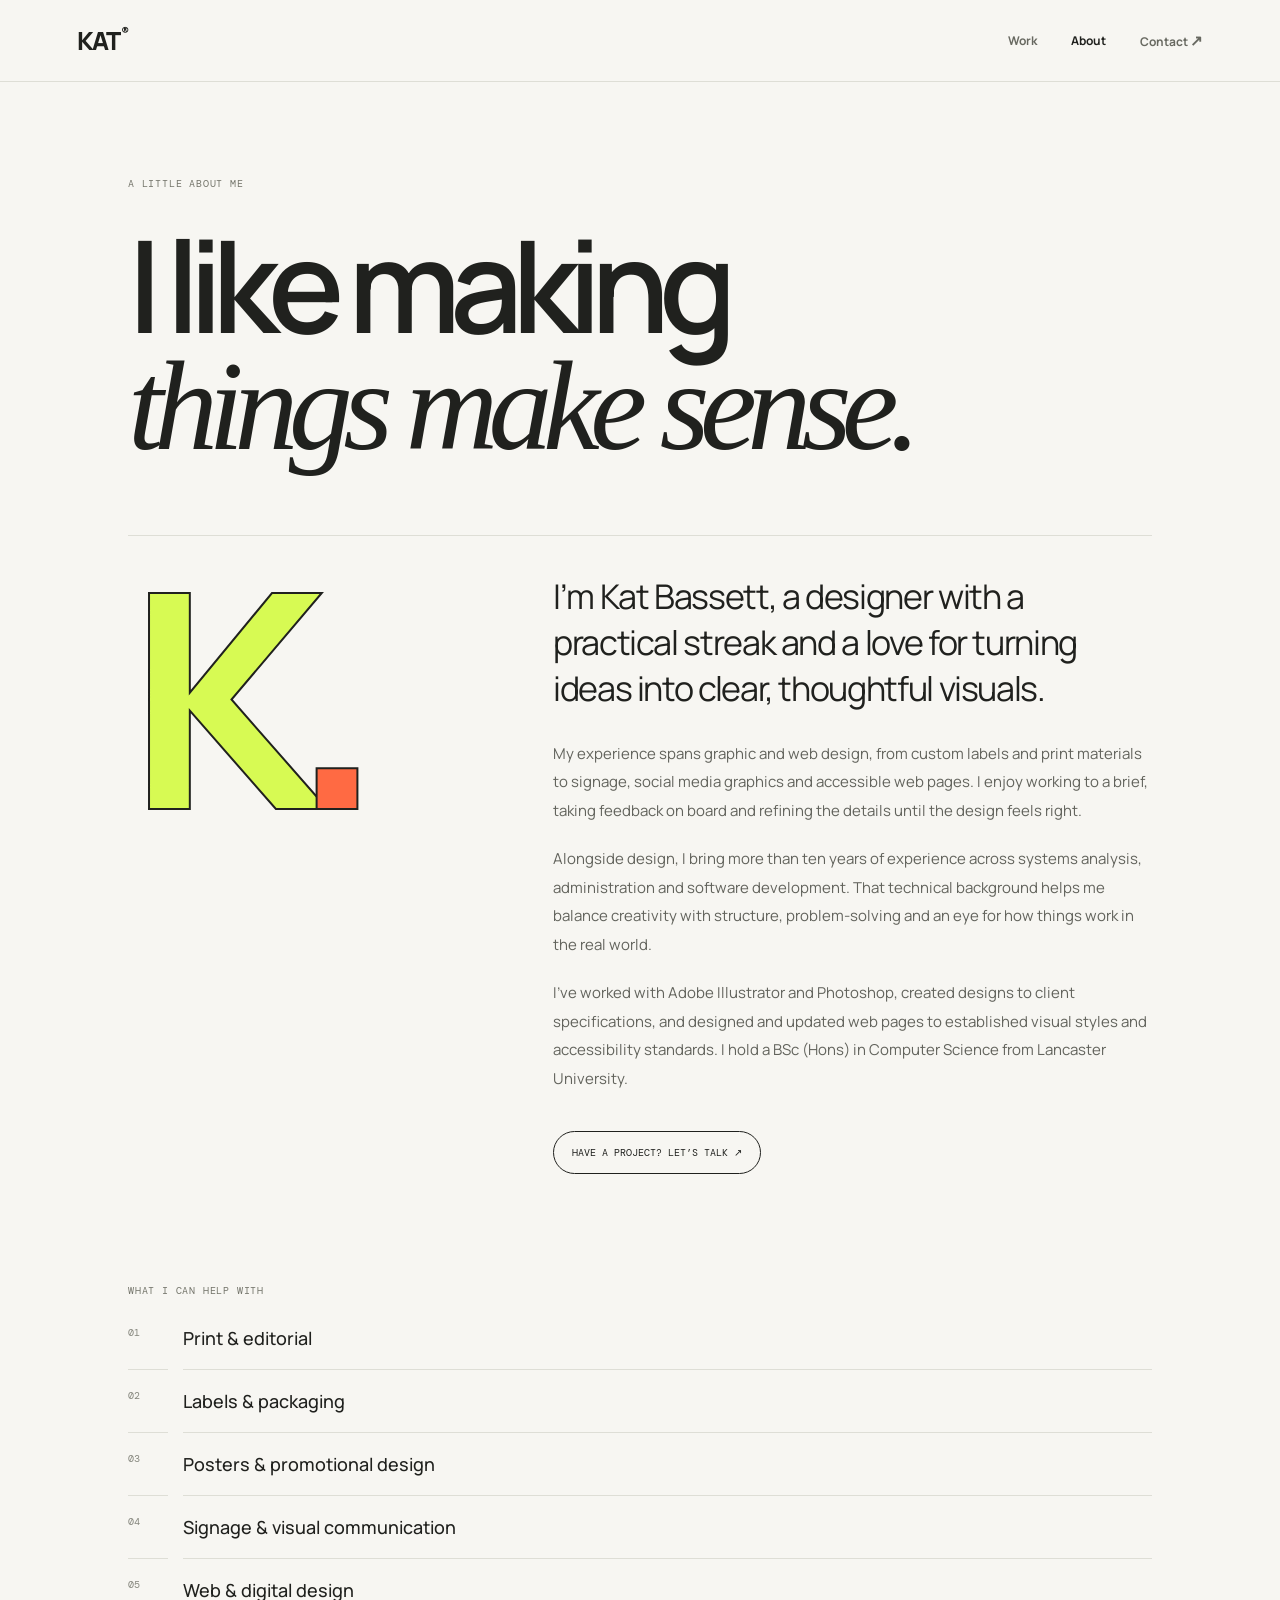
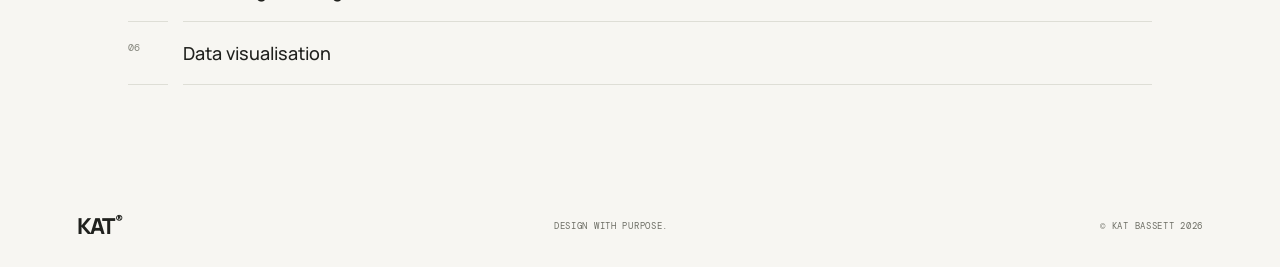
==== about.html @ 0e03ee10 "Add files via upload" ====
<!doctype html>
<html lang="en"><head><meta charset="utf-8"><meta name="viewport" content="width=device-width,initial-scale=1"><meta name="description" content="About Kat Bassett, graphic and web designer."><title>About — Kat Bassett</title><link rel="stylesheet" href="styles.css"></head>
<body><header class="site-header"><a class="wordmark" href="index.html">KAT<span>®</span></a><nav aria-label="Main navigation"><a href="index.html">Work</a><a class="active" href="about.html">About</a><a href="contact.html">Contact <span class="arrow">↗</span></a></nav></header>
<main class="inner-page"><p class="eyebrow">A LITTLE ABOUT ME</p><h1>I like making<br><span>things make sense.</span></h1><div class="about-columns"><div class="about-mark">K<span>.</span></div><div class="about-copy"><p class="lead">I’m Kat Bassett, a designer with a practical streak and a love for turning ideas into clear, thoughtful visuals.</p><p>My experience spans graphic and web design, from custom labels and print materials to signage, social media graphics and accessible web pages. I enjoy working to a brief, taking feedback on board and refining the details until the design feels right.</p><p>Alongside design, I bring more than ten years of experience across systems analysis, administration and software development. That technical background helps me balance creativity with structure, problem-solving and an eye for how things work in the real world.</p><p>I’ve worked with Adobe Illustrator and Photoshop, created designs to client specifications, and designed and updated web pages to established visual styles and accessibility standards. I hold a BSc (Hons) in Computer Science from Lancaster University.</p><a class="pill-link" href="contact.html">HAVE A PROJECT? LET’S TALK ↗</a></div></div>
<section class="capabilities"><p class="eyebrow">WHAT I CAN HELP WITH</p><div><span>01</span><b>Print & editorial</b><span>02</span><b>Labels & packaging</b><span>03</span><b>Posters & promotional design</b><span>04</span><b>Signage & visual communication</b><span>05</span><b>Web & digital design</b><span>06</span><b>Data visualisation</b></div></section></main>
<footer><a class="wordmark" href="index.html">KAT<span>®</span></a><span>DESIGN WITH PURPOSE.</span><span>© KAT BASSETT 2026</span></footer></body></html>
---- styles.css ----
@import url('https://fonts.googleapis.com/css2?family=DM+Mono:wght@400;500&family=Manrope:wght@400;500;600;700;800&display=swap');
:root{--paper:#f7f6f2;--ink:#20211e;--muted:#77786f;--line:#deded6;--acid:#d7fa53;--blue:#becdff;--orange:#ff6a43}*{box-sizing:border-box}html{scroll-behavior:smooth}body{margin:0;background:var(--paper);color:var(--ink);font-family:Manrope,Arial,sans-serif}a{color:inherit;text-decoration:none}.site-header{height:82px;padding:0 6vw;display:flex;align-items:center;justify-content:space-between;border-bottom:1px solid var(--line)}.wordmark{font-weight:800;font-size:25px;letter-spacing:-2px}.wordmark span{font-family:"DM Mono",monospace;font-size:10px;vertical-align:top;margin-left:3px;letter-spacing:0}nav{display:flex;gap:34px;align-items:center;font-size:12px;font-weight:700}nav a{padding:10px 0;color:#686961}nav a.active,nav a:hover{color:var(--ink)}.arrow{font-size:15px}.intro{padding:88px 10vw 68px}.eyebrow,.section-heading,.art-note,.art-stamp,.poster-kicker,.poster-footer,.data-bottom,.type-small,.type-index,.project-meta span,footer,.contact-details>span{font-family:"DM Mono",monospace;font-size:10px;letter-spacing:.08em}.eyebrow{color:#74756b}.intro h1,.inner-page h1{font-size:clamp(58px,10vw,132px);line-height:.91;letter-spacing:-.085em;margin:38px 0 34px;font-weight:600}.intro h1 span,.inner-page h1 span{font-family:Georgia,serif;font-weight:400;font-style:italic;letter-spacing:-.075em}.intro-bottom{display:flex;justify-content:space-between;align-items:end;gap:20px}.intro-bottom p{font-size:15px;color:#686961}.text-link{font-family:"DM Mono",monospace;font-size:10px;letter-spacing:.06em;border-bottom:1px solid var(--ink);padding-bottom:8px}.text-link span{font-size:16px;margin-left:10px}.work-section{padding:28px 6vw 90px}.section-heading{display:flex;justify-content:space-between;border-bottom:1px solid var(--line);padding:15px 0;margin-bottom:20px}.project-grid{display:grid;grid-template-columns:repeat(2,minmax(0,1fr));gap:42px 20px}.art{position:relative;display:flex;overflow:hidden;aspect-ratio:1.25;align-items:center;justify-content:center;transition:filter .25s}.art:hover{filter:saturate(1.13)}.art-note{position:absolute;top:20px;left:20px;z-index:3}.project-meta{display:flex;justify-content:space-between;align-items:center;padding-top:13px}.project-meta h2{font-size:14px;font-weight:600;margin:0}.project-meta span{color:var(--muted);font-size:9px}.art-label{background:#d8e2d0;color:#1d3b2c}.label-card{width:42%;height:64%;background:#f4eedc;border:1px solid #1d3b2c;display:flex;flex-direction:column;align-items:center;justify-content:center;transform:rotate(-5deg);box-shadow:12px 14px 0 #b1c3a8}.label-card span{font-size:clamp(24px,4vw,53px);line-height:.85;font-weight:800;letter-spacing:-.08em;text-align:center}.label-card i{font-family:Georgia,serif;font-size:10px;margin-top:18px}.label-card b{font:10px "DM Mono",monospace;margin-top:22px}.art-stamp{position:absolute;right:7%;bottom:9%;border:1px solid;padding:10px;transform:rotate(8deg)}.art-poster{background:var(--orange);color:#20211e;align-items:flex-start;justify-content:center;flex-direction:column;padding:10%}.poster-kicker{margin-bottom:18px;z-index:1}.art-poster strong{font-size:clamp(54px,9vw,115px);line-height:.78;letter-spacing:-.1em;z-index:1}.art-poster em{font-family:Georgia,serif;font-weight:400}.poster-footer{position:absolute;bottom:22px;left:10%;z-index:1}.poster-circle{position:absolute;width:42%;aspect-ratio:1;border:1px solid #20211e;border-radius:50%;right:6%;top:16%;box-shadow:0 0 0 18px #ff6a43,0 0 0 19px #20211e}.art-data{background:#242823;color:#e4f4b3;flex-direction:column;align-items:stretch;padding:9%}.art-data .art-note{color:#e4f4b3}.data-title{font-size:clamp(30px,5vw,65px);font-weight:700;line-height:.9;letter-spacing:-.07em;margin-top:24px}.bars{height:30%;display:flex;align-items:end;gap:2.2%;margin-top:9%}.bars i{flex:1;background:#d7fa53;height:35%}.bars i:nth-child(2){height:57%}.bars i:nth-child(3){height:44%}.bars i:nth-child(4){height:83%}.bars i:nth-child(5){height:66%}.bars i:nth-child(6){height:94%}.bars i:nth-child(7){height:72%}.bars i:nth-child(8){height:100%}.data-bottom{display:flex;justify-content:space-between;border-top:1px solid #60665a;margin-top:14px;padding-top:10px;font-size:9px}.data-bottom b{font-size:13px}.art-sign{background:#e7c8f4}.sign-shape{width:72%;aspect-ratio:1.25;background:#ffed75;border-radius:48% 48% 3px 3px;display:flex;flex-direction:column;justify-content:center;align-items:center;transform:rotate(4deg);box-shadow:12px 13px 0 #c49bd7}.sign-shape span{font-size:clamp(30px,5.5vw,70px);font-weight:800;line-height:.8;letter-spacing:-.09em}.sign-shape .dot{color:#ff6a43}.sign-shape small{font:9px "DM Mono",monospace;margin-top:20px}.art-web{background:#d9e2ff}.browser{width:76%;height:65%;background:#fbfaf5;box-shadow:10px 10px 0 #a6b7f1}.browser-top{height:24px;border-bottom:1px solid #ddd;display:flex;gap:5px;align-items:center;padding:0 9px}.browser-top i{width:5px;height:5px;border-radius:50%;background:#c6c8c3}.browser-top span{font:8px "DM Mono",monospace;margin:auto}.web-layout{display:flex;align-items:center;justify-content:space-around;height:calc(100% - 24px);padding:8%}.web-layout>div:first-child{display:flex;flex-direction:column;gap:12px;z-index:1}.web-layout small{font:7px "DM Mono",monospace}.web-layout b{font-size:clamp(17px,3vw,36px);line-height:.98;letter-spacing:-.07em}.web-button{font:7px "DM Mono",monospace;background:#20211e;color:white;padding:8px;width:max-content}.web-orb{width:35%;aspect-ratio:1;background:var(--orange);border-radius:50%;box-shadow:inset -14px -9px 0 #d64e30}.art-type{background:#e9e7df;align-items:flex-start;justify-content:center;flex-direction:column;padding:9%}.type-small{margin-bottom:22px}.art-type strong{font-size:clamp(45px,8vw,105px);line-height:.8;letter-spacing:-.09em;z-index:1}.art-type strong span{color:#f45e3f;font-family:Georgia,serif;font-style:italic;font-weight:400}.type-lines{position:absolute;width:50%;height:60%;right:0;bottom:0;background:repeating-linear-gradient(135deg,transparent 0 12px,#c6c4b9 13px 14px);opacity:.8}.type-index{position:absolute;bottom:20px;left:9%}.closing{background:var(--acid);padding:75px 10vw 82px;position:relative}.closing>p{font:10px "DM Mono",monospace;letter-spacing:.08em}.closing h2{font-size:clamp(55px,9vw,110px);line-height:.9;letter-spacing:-.08em;margin:30px 0}.closing h2 em{font-family:Georgia,serif;font-weight:400}.round-link{display:inline-block;border:1px solid;padding:15px 20px;border-radius:30px;font:10px "DM Mono",monospace}footer{display:flex;align-items:center;justify-content:space-between;padding:26px 6vw;color:#6d6e65;font-size:9px}footer .wordmark{color:var(--ink);font:800 22px Manrope,sans-serif}.inner-page{padding:85px 10vw 100px}.inner-page h1{margin:36px 0 70px}.about-columns{display:grid;grid-template-columns:.7fr 1.3fr;gap:10%;border-top:1px solid var(--line);padding-top:38px}.about-mark{font-size:clamp(130px,25vw,300px);font-weight:800;line-height:.8;letter-spacing:-.13em;color:var(--acid);-webkit-text-stroke:2px var(--ink)}.about-mark span{color:var(--orange)}.about-copy{max-width:650px}.lead{font-size:clamp(21px,3vw,34px);line-height:1.35;letter-spacing:-.04em;margin:0 0 28px}.about-copy>p:not(.lead){color:#62635c;font-size:15px;line-height:1.9;margin:0 0 20px}.pill-link{display:inline-block;border:1px solid var(--ink);border-radius:30px;padding:14px 18px;margin-top:18px;font:10px "DM Mono",monospace}.pill-link:hover,.round-link:hover{background:var(--ink);color:var(--paper)}.capabilities{margin-top:110px}.capabilities>div{display:grid;grid-template-columns:40px 1fr;column-gap:15px}.capabilities>div span,.capabilities>div b{padding:19px 0;border-bottom:1px solid var(--line)}.capabilities>div span{font:10px "DM Mono",monospace;color:#85867d}.capabilities>div b{font-size:18px;font-weight:500}.contact-row{display:grid;grid-template-columns:1fr 1fr;gap:12%;border-top:1px solid var(--line);padding-top:40px}.contact-details{display:flex;align-items:flex-start;flex-direction:column;gap:14px}.contact-details>span{color:#77786f}.contact-details>a:not(.pill-link){font-size:clamp(22px,3vw,36px);letter-spacing:-.05em;border-bottom:1px solid var(--ink);padding-bottom:8px}.contact-details .contact-note{margin-top:25px;font-family:Manrope,sans-serif;font-size:13px;letter-spacing:0}
@media(min-width:1200px){.project-grid{gap:48px 24px}.art{aspect-ratio:1.32}}@media(max-width:650px){.site-header{height:70px;padding:0 6vw}nav{gap:19px;font-size:11px}.intro{padding:65px 7vw 48px}.intro h1,.inner-page h1{font-size:clamp(54px,13vw,82px)}.intro-bottom{align-items:flex-start;flex-direction:column;gap:20px}.work-section{padding:25px 5vw 65px}.project-grid{grid-template-columns:1fr;gap:30px}.art{aspect-ratio:1.2}.art-poster strong{font-size:clamp(68px,15vw,100px)}.data-title{font-size:clamp(42px,10vw,60px)}.sign-shape span{font-size:clamp(42px,10vw,65px)}.art-type strong{font-size:clamp(60px,14vw,95px)}.closing{padding:60px 7vw}.inner-page{padding:65px 7vw 75px}.inner-page h1{margin-bottom:48px}.about-columns{grid-template-columns:1fr;gap:35px}.about-mark{font-size:130px}.about-copy>p:not(.lead){font-size:14px}.capabilities{margin-top:75px}.capabilities>div b{font-size:15px}.contact-row{grid-template-columns:1fr;gap:35px}.contact-page h1{margin-bottom:45px}footer{padding:23px 6vw;gap:14px;flex-wrap:wrap}footer>span{font-size:8px}}
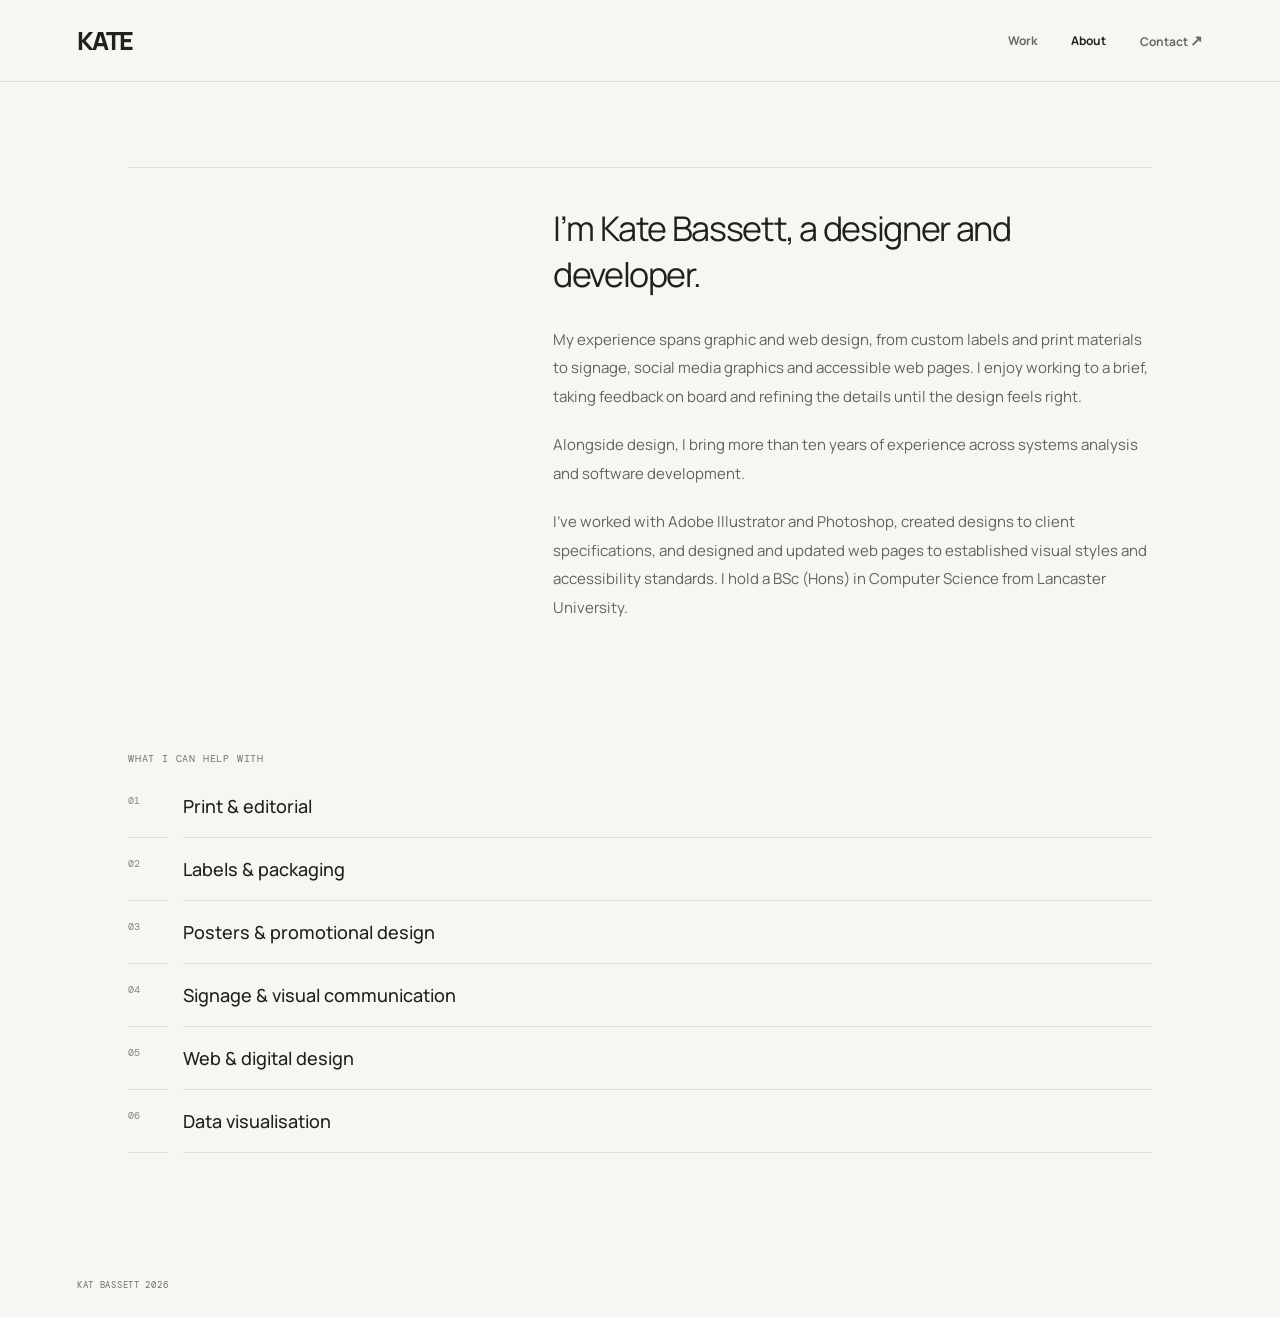
==== commit 2ed092e7: "Update about.html" ====
--- a/about.html
+++ b/about.html
@@ -1,6 +1,11 @@
 <!doctype html>
-<html lang="en"><head><meta charset="utf-8"><meta name="viewport" content="width=device-width,initial-scale=1"><meta name="description" content="About Kat Bassett, graphic and web designer."><title>About — Kat Bassett</title><link rel="stylesheet" href="styles.css"></head>
-<body><header class="site-header"><a class="wordmark" href="index.html">KAT<span>®</span></a><nav aria-label="Main navigation"><a href="index.html">Work</a><a class="active" href="about.html">About</a><a href="contact.html">Contact <span class="arrow">↗</span></a></nav></header>
-<main class="inner-page"><p class="eyebrow">A LITTLE ABOUT ME</p><h1>I like making<br><span>things make sense.</span></h1><div class="about-columns"><div class="about-mark">K<span>.</span></div><div class="about-copy"><p class="lead">I’m Kat Bassett, a designer with a practical streak and a love for turning ideas into clear, thoughtful visuals.</p><p>My experience spans graphic and web design, from custom labels and print materials to signage, social media graphics and accessible web pages. I enjoy working to a brief, taking feedback on board and refining the details until the design feels right.</p><p>Alongside design, I bring more than ten years of experience across systems analysis, administration and software development. That technical background helps me balance creativity with structure, problem-solving and an eye for how things work in the real world.</p><p>I’ve worked with Adobe Illustrator and Photoshop, created designs to client specifications, and designed and updated web pages to established visual styles and accessibility standards. I hold a BSc (Hons) in Computer Science from Lancaster University.</p><a class="pill-link" href="contact.html">HAVE A PROJECT? LET’S TALK ↗</a></div></div>
+<html lang="en"><head><meta charset="utf-8"><meta name="viewport" content="width=device-width,initial-scale=1"><meta name="description" content="About Kat Bassett, graphic and web designer."><title>About — Kate Bassett</title><link rel="stylesheet" href="styles.css"></head>
+<body><header class="site-header"><a class="wordmark" href="index.html">KATE</a><nav aria-label="Main navigation"><a href="index.html">Work</a><a class="active" href="about.html">About</a><a href="contact.html">Contact <span class="arrow">↗</span></a></nav></header>
+<main class="inner-page">
+  <div class="about-columns"><div class="about-mark"></div><div class="about-copy">
+    <p class="lead">I’m Kate Bassett, a designer and developer.</p>
+    <p>My experience spans graphic and web design, from custom labels and print materials to signage, social media graphics and accessible web pages. I enjoy working to a brief, taking feedback on board and refining the details until the design feels right.</p>
+    <p>Alongside design, I bring more than ten years of experience across systems analysis and software development.</p>
+    <p>I’ve worked with Adobe Illustrator and Photoshop, created designs to client specifications, and designed and updated web pages to established visual styles and accessibility standards. I hold a BSc (Hons) in Computer Science from Lancaster University.</p></div></div>
 <section class="capabilities"><p class="eyebrow">WHAT I CAN HELP WITH</p><div><span>01</span><b>Print & editorial</b><span>02</span><b>Labels & packaging</b><span>03</span><b>Posters & promotional design</b><span>04</span><b>Signage & visual communication</b><span>05</span><b>Web & digital design</b><span>06</span><b>Data visualisation</b></div></section></main>
-<footer><a class="wordmark" href="index.html">KAT<span>®</span></a><span>DESIGN WITH PURPOSE.</span><span>© KAT BASSETT 2026</span></footer></body></html>+<footer><span>KAT BASSETT 2026</span></footer></body></html>
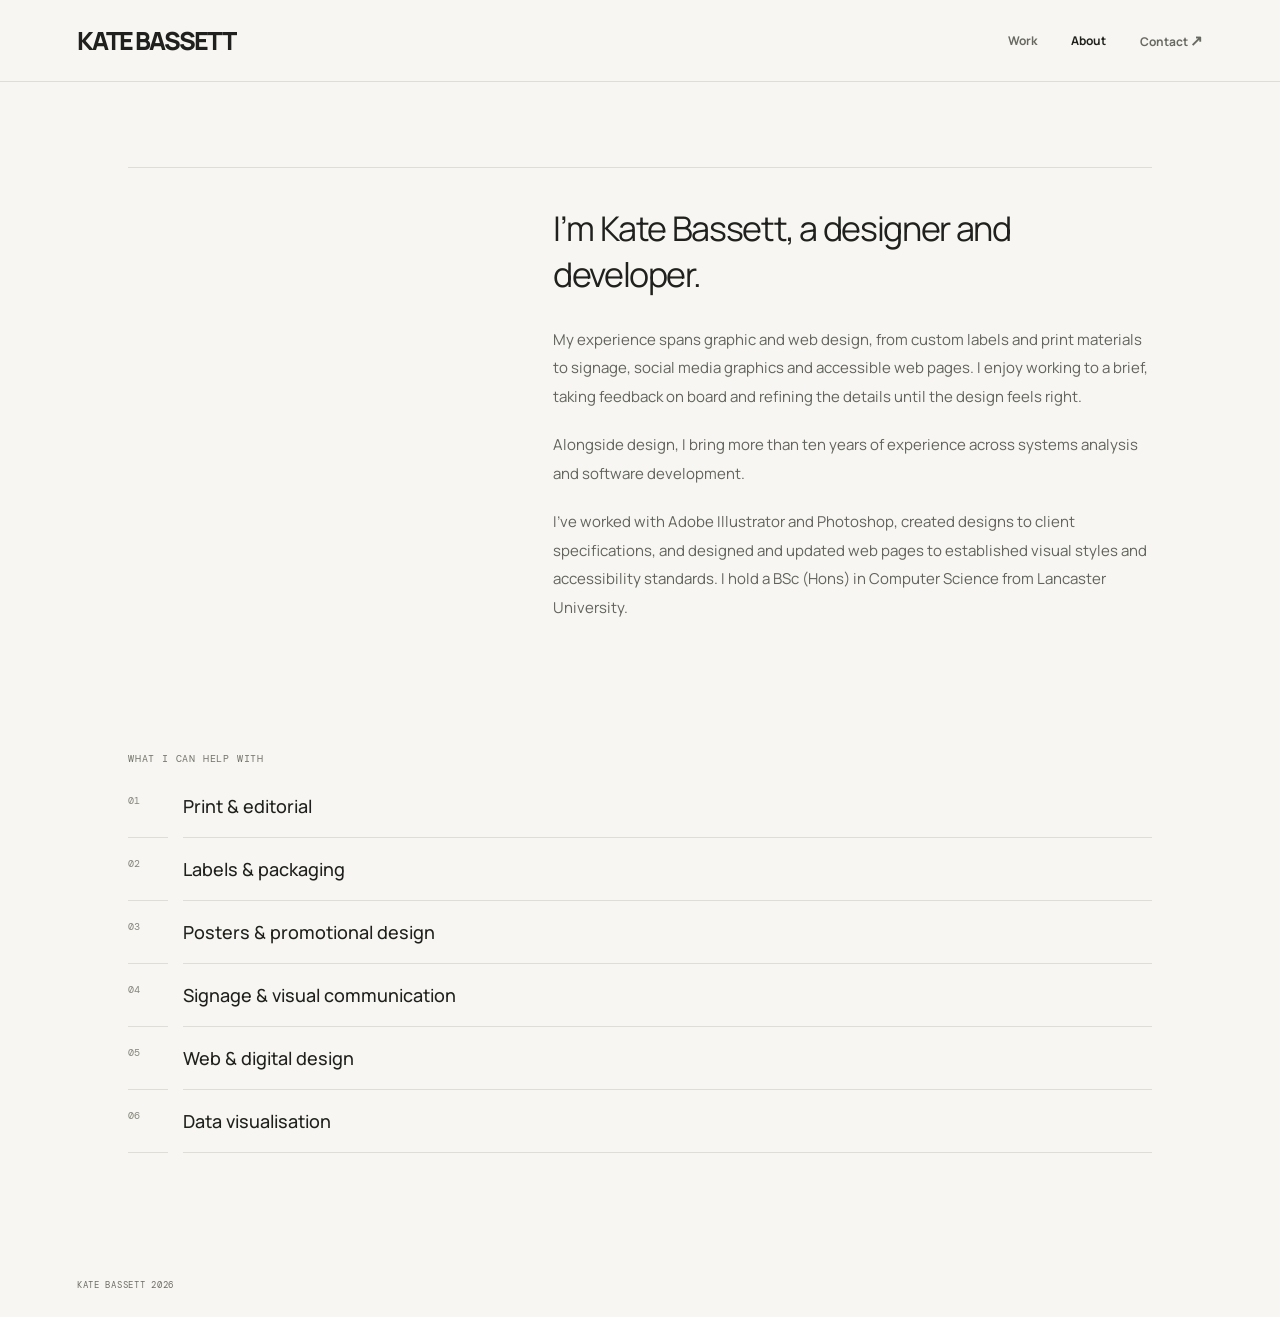
==== commit e902a1cd: "Update about.html" ====
--- a/about.html
+++ b/about.html
@@ -1,6 +1,6 @@
 <!doctype html>
 <html lang="en"><head><meta charset="utf-8"><meta name="viewport" content="width=device-width,initial-scale=1"><meta name="description" content="About Kat Bassett, graphic and web designer."><title>About — Kate Bassett</title><link rel="stylesheet" href="styles.css"></head>
-<body><header class="site-header"><a class="wordmark" href="index.html">KATE</a><nav aria-label="Main navigation"><a href="index.html">Work</a><a class="active" href="about.html">About</a><a href="contact.html">Contact <span class="arrow">↗</span></a></nav></header>
+<body><header class="site-header"><a class="wordmark" href="index.html">KATE BASSETT</a><nav aria-label="Main navigation"><a href="index.html">Work</a><a class="active" href="about.html">About</a><a href="contact.html">Contact <span class="arrow">↗</span></a></nav></header>
 <main class="inner-page">
   <div class="about-columns"><div class="about-mark"></div><div class="about-copy">
     <p class="lead">I’m Kate Bassett, a designer and developer.</p>
@@ -8,4 +8,4 @@
     <p>Alongside design, I bring more than ten years of experience across systems analysis and software development.</p>
     <p>I’ve worked with Adobe Illustrator and Photoshop, created designs to client specifications, and designed and updated web pages to established visual styles and accessibility standards. I hold a BSc (Hons) in Computer Science from Lancaster University.</p></div></div>
 <section class="capabilities"><p class="eyebrow">WHAT I CAN HELP WITH</p><div><span>01</span><b>Print & editorial</b><span>02</span><b>Labels & packaging</b><span>03</span><b>Posters & promotional design</b><span>04</span><b>Signage & visual communication</b><span>05</span><b>Web & digital design</b><span>06</span><b>Data visualisation</b></div></section></main>
-<footer><span>KAT BASSETT 2026</span></footer></body></html>
+<footer><span>KATE BASSETT 2026</span></footer></body></html>
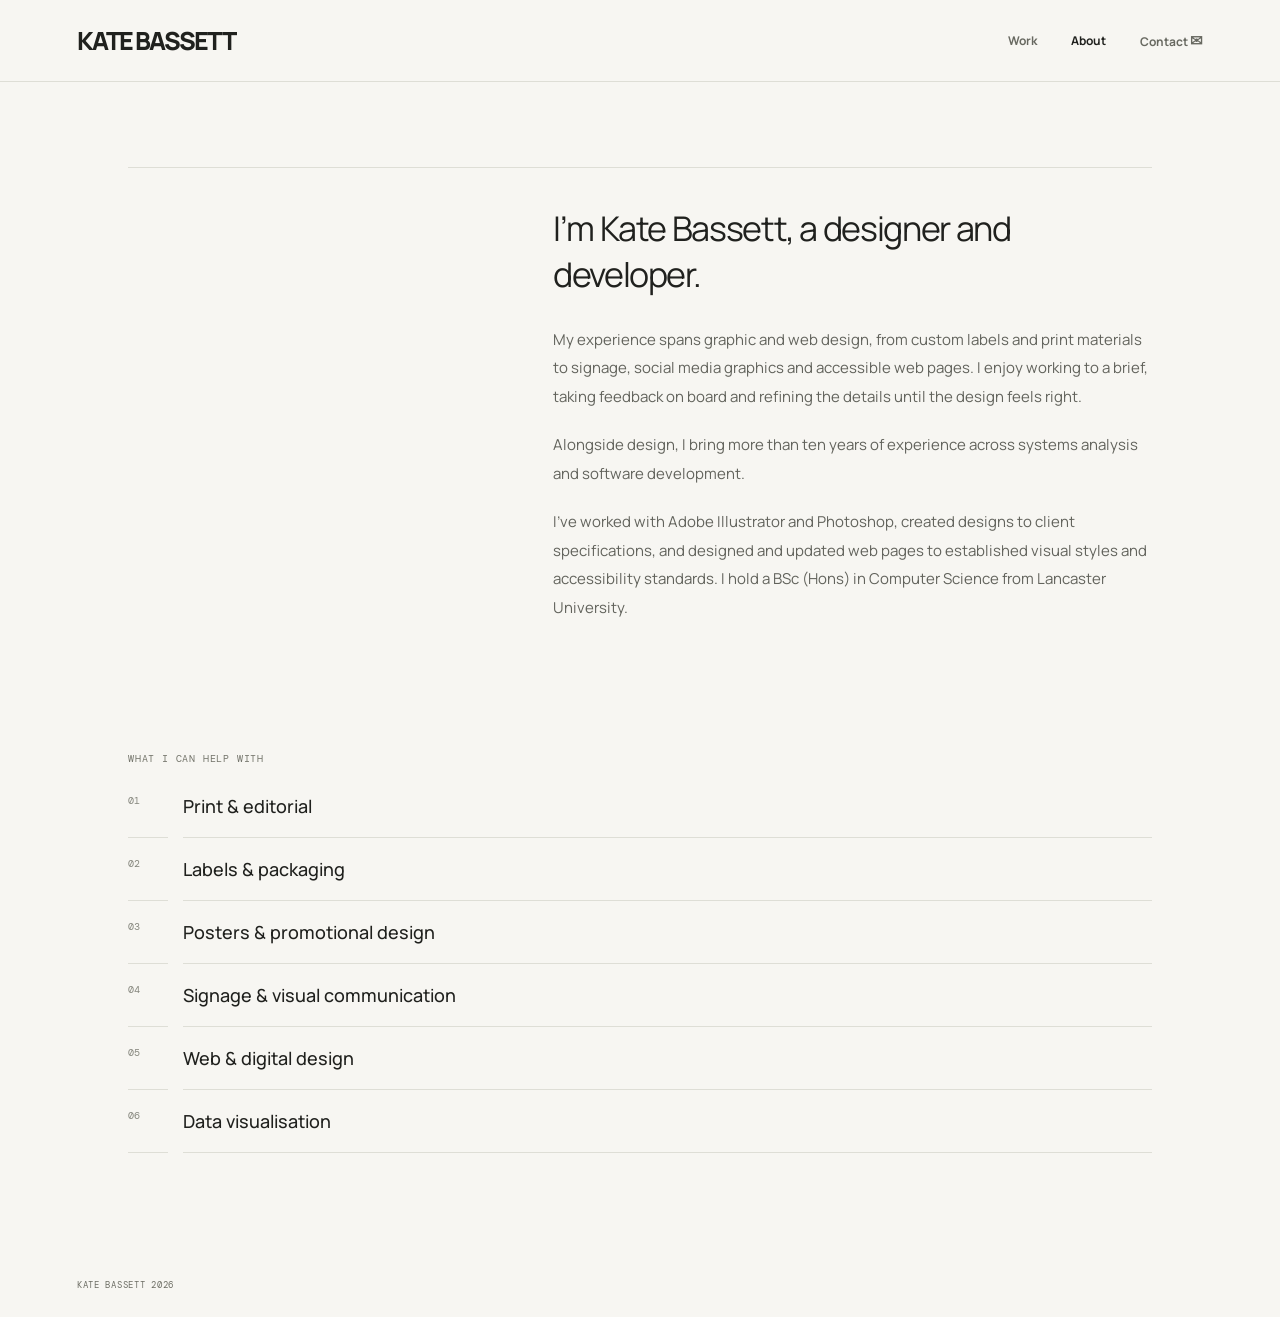
==== commit a81b462a: "Add files via upload" ====
--- a/about.html
+++ b/about.html
@@ -1,6 +1,10 @@
 <!doctype html>
 <html lang="en"><head><meta charset="utf-8"><meta name="viewport" content="width=device-width,initial-scale=1"><meta name="description" content="About Kat Bassett, graphic and web designer."><title>About — Kate Bassett</title><link rel="stylesheet" href="styles.css"></head>
-<body><header class="site-header"><a class="wordmark" href="index.html">KATE BASSETT</a><nav aria-label="Main navigation"><a href="index.html">Work</a><a class="active" href="about.html">About</a><a href="contact.html">Contact <span class="arrow">↗</span></a></nav></header>
+<body><header class="site-header"><a class="wordmark" href="index.html">KATE BASSETT</a><nav aria-label="Main navigation"><a href="index.html">Work</a>
+<a class="active" href="about.html">About</a>
+<a href="mailto:katy@bassett.me">Contact <span class="arrow">✉</span></a>
+</nav>
+</header>
 <main class="inner-page">
   <div class="about-columns"><div class="about-mark"></div><div class="about-copy">
     <p class="lead">I’m Kate Bassett, a designer and developer.</p>
--- a/styles.css
+++ b/styles.css
@@ -1,3 +1,778 @@
-@import url('https://fonts.googleapis.com/css2?family=DM+Mono:wght@400;500&family=Manrope:wght@400;500;600;700;800&display=swap');
-:root{--paper:#f7f6f2;--ink:#20211e;--muted:#77786f;--line:#deded6;--acid:#d7fa53;--blue:#becdff;--orange:#ff6a43}*{box-sizing:border-box}html{scroll-behavior:smooth}body{margin:0;background:var(--paper);color:var(--ink);font-family:Manrope,Arial,sans-serif}a{color:inherit;text-decoration:none}.site-header{height:82px;padding:0 6vw;display:flex;align-items:center;justify-content:space-between;border-bottom:1px solid var(--line)}.wordmark{font-weight:800;font-size:25px;letter-spacing:-2px}.wordmark span{font-family:"DM Mono",monospace;font-size:10px;vertical-align:top;margin-left:3px;letter-spacing:0}nav{display:flex;gap:34px;align-items:center;font-size:12px;font-weight:700}nav a{padding:10px 0;color:#686961}nav a.active,nav a:hover{color:var(--ink)}.arrow{font-size:15px}.intro{padding:88px 10vw 68px}.eyebrow,.section-heading,.art-note,.art-stamp,.poster-kicker,.poster-footer,.data-bottom,.type-small,.type-index,.project-meta span,footer,.contact-details>span{font-family:"DM Mono",monospace;font-size:10px;letter-spacing:.08em}.eyebrow{color:#74756b}.intro h1,.inner-page h1{font-size:clamp(58px,10vw,132px);line-height:.91;letter-spacing:-.085em;margin:38px 0 34px;font-weight:600}.intro h1 span,.inner-page h1 span{font-family:Georgia,serif;font-weight:400;font-style:italic;letter-spacing:-.075em}.intro-bottom{display:flex;justify-content:space-between;align-items:end;gap:20px}.intro-bottom p{font-size:15px;color:#686961}.text-link{font-family:"DM Mono",monospace;font-size:10px;letter-spacing:.06em;border-bottom:1px solid var(--ink);padding-bottom:8px}.text-link span{font-size:16px;margin-left:10px}.work-section{padding:28px 6vw 90px}.section-heading{display:flex;justify-content:space-between;border-bottom:1px solid var(--line);padding:15px 0;margin-bottom:20px}.project-grid{display:grid;grid-template-columns:repeat(2,minmax(0,1fr));gap:42px 20px}.art{position:relative;display:flex;overflow:hidden;aspect-ratio:1.25;align-items:center;justify-content:center;transition:filter .25s}.art:hover{filter:saturate(1.13)}.art-note{position:absolute;top:20px;left:20px;z-index:3}.project-meta{display:flex;justify-content:space-between;align-items:center;padding-top:13px}.project-meta h2{font-size:14px;font-weight:600;margin:0}.project-meta span{color:var(--muted);font-size:9px}.art-label{background:#d8e2d0;color:#1d3b2c}.label-card{width:42%;height:64%;background:#f4eedc;border:1px solid #1d3b2c;display:flex;flex-direction:column;align-items:center;justify-content:center;transform:rotate(-5deg);box-shadow:12px 14px 0 #b1c3a8}.label-card span{font-size:clamp(24px,4vw,53px);line-height:.85;font-weight:800;letter-spacing:-.08em;text-align:center}.label-card i{font-family:Georgia,serif;font-size:10px;margin-top:18px}.label-card b{font:10px "DM Mono",monospace;margin-top:22px}.art-stamp{position:absolute;right:7%;bottom:9%;border:1px solid;padding:10px;transform:rotate(8deg)}.art-poster{background:var(--orange);color:#20211e;align-items:flex-start;justify-content:center;flex-direction:column;padding:10%}.poster-kicker{margin-bottom:18px;z-index:1}.art-poster strong{font-size:clamp(54px,9vw,115px);line-height:.78;letter-spacing:-.1em;z-index:1}.art-poster em{font-family:Georgia,serif;font-weight:400}.poster-footer{position:absolute;bottom:22px;left:10%;z-index:1}.poster-circle{position:absolute;width:42%;aspect-ratio:1;border:1px solid #20211e;border-radius:50%;right:6%;top:16%;box-shadow:0 0 0 18px #ff6a43,0 0 0 19px #20211e}.art-data{background:#242823;color:#e4f4b3;flex-direction:column;align-items:stretch;padding:9%}.art-data .art-note{color:#e4f4b3}.data-title{font-size:clamp(30px,5vw,65px);font-weight:700;line-height:.9;letter-spacing:-.07em;margin-top:24px}.bars{height:30%;display:flex;align-items:end;gap:2.2%;margin-top:9%}.bars i{flex:1;background:#d7fa53;height:35%}.bars i:nth-child(2){height:57%}.bars i:nth-child(3){height:44%}.bars i:nth-child(4){height:83%}.bars i:nth-child(5){height:66%}.bars i:nth-child(6){height:94%}.bars i:nth-child(7){height:72%}.bars i:nth-child(8){height:100%}.data-bottom{display:flex;justify-content:space-between;border-top:1px solid #60665a;margin-top:14px;padding-top:10px;font-size:9px}.data-bottom b{font-size:13px}.art-sign{background:#e7c8f4}.sign-shape{width:72%;aspect-ratio:1.25;background:#ffed75;border-radius:48% 48% 3px 3px;display:flex;flex-direction:column;justify-content:center;align-items:center;transform:rotate(4deg);box-shadow:12px 13px 0 #c49bd7}.sign-shape span{font-size:clamp(30px,5.5vw,70px);font-weight:800;line-height:.8;letter-spacing:-.09em}.sign-shape .dot{color:#ff6a43}.sign-shape small{font:9px "DM Mono",monospace;margin-top:20px}.art-web{background:#d9e2ff}.browser{width:76%;height:65%;background:#fbfaf5;box-shadow:10px 10px 0 #a6b7f1}.browser-top{height:24px;border-bottom:1px solid #ddd;display:flex;gap:5px;align-items:center;padding:0 9px}.browser-top i{width:5px;height:5px;border-radius:50%;background:#c6c8c3}.browser-top span{font:8px "DM Mono",monospace;margin:auto}.web-layout{display:flex;align-items:center;justify-content:space-around;height:calc(100% - 24px);padding:8%}.web-layout>div:first-child{display:flex;flex-direction:column;gap:12px;z-index:1}.web-layout small{font:7px "DM Mono",monospace}.web-layout b{font-size:clamp(17px,3vw,36px);line-height:.98;letter-spacing:-.07em}.web-button{font:7px "DM Mono",monospace;background:#20211e;color:white;padding:8px;width:max-content}.web-orb{width:35%;aspect-ratio:1;background:var(--orange);border-radius:50%;box-shadow:inset -14px -9px 0 #d64e30}.art-type{background:#e9e7df;align-items:flex-start;justify-content:center;flex-direction:column;padding:9%}.type-small{margin-bottom:22px}.art-type strong{font-size:clamp(45px,8vw,105px);line-height:.8;letter-spacing:-.09em;z-index:1}.art-type strong span{color:#f45e3f;font-family:Georgia,serif;font-style:italic;font-weight:400}.type-lines{position:absolute;width:50%;height:60%;right:0;bottom:0;background:repeating-linear-gradient(135deg,transparent 0 12px,#c6c4b9 13px 14px);opacity:.8}.type-index{position:absolute;bottom:20px;left:9%}.closing{background:var(--acid);padding:75px 10vw 82px;position:relative}.closing>p{font:10px "DM Mono",monospace;letter-spacing:.08em}.closing h2{font-size:clamp(55px,9vw,110px);line-height:.9;letter-spacing:-.08em;margin:30px 0}.closing h2 em{font-family:Georgia,serif;font-weight:400}.round-link{display:inline-block;border:1px solid;padding:15px 20px;border-radius:30px;font:10px "DM Mono",monospace}footer{display:flex;align-items:center;justify-content:space-between;padding:26px 6vw;color:#6d6e65;font-size:9px}footer .wordmark{color:var(--ink);font:800 22px Manrope,sans-serif}.inner-page{padding:85px 10vw 100px}.inner-page h1{margin:36px 0 70px}.about-columns{display:grid;grid-template-columns:.7fr 1.3fr;gap:10%;border-top:1px solid var(--line);padding-top:38px}.about-mark{font-size:clamp(130px,25vw,300px);font-weight:800;line-height:.8;letter-spacing:-.13em;color:var(--acid);-webkit-text-stroke:2px var(--ink)}.about-mark span{color:var(--orange)}.about-copy{max-width:650px}.lead{font-size:clamp(21px,3vw,34px);line-height:1.35;letter-spacing:-.04em;margin:0 0 28px}.about-copy>p:not(.lead){color:#62635c;font-size:15px;line-height:1.9;margin:0 0 20px}.pill-link{display:inline-block;border:1px solid var(--ink);border-radius:30px;padding:14px 18px;margin-top:18px;font:10px "DM Mono",monospace}.pill-link:hover,.round-link:hover{background:var(--ink);color:var(--paper)}.capabilities{margin-top:110px}.capabilities>div{display:grid;grid-template-columns:40px 1fr;column-gap:15px}.capabilities>div span,.capabilities>div b{padding:19px 0;border-bottom:1px solid var(--line)}.capabilities>div span{font:10px "DM Mono",monospace;color:#85867d}.capabilities>div b{font-size:18px;font-weight:500}.contact-row{display:grid;grid-template-columns:1fr 1fr;gap:12%;border-top:1px solid var(--line);padding-top:40px}.contact-details{display:flex;align-items:flex-start;flex-direction:column;gap:14px}.contact-details>span{color:#77786f}.contact-details>a:not(.pill-link){font-size:clamp(22px,3vw,36px);letter-spacing:-.05em;border-bottom:1px solid var(--ink);padding-bottom:8px}.contact-details .contact-note{margin-top:25px;font-family:Manrope,sans-serif;font-size:13px;letter-spacing:0}
-@media(min-width:1200px){.project-grid{gap:48px 24px}.art{aspect-ratio:1.32}}@media(max-width:650px){.site-header{height:70px;padding:0 6vw}nav{gap:19px;font-size:11px}.intro{padding:65px 7vw 48px}.intro h1,.inner-page h1{font-size:clamp(54px,13vw,82px)}.intro-bottom{align-items:flex-start;flex-direction:column;gap:20px}.work-section{padding:25px 5vw 65px}.project-grid{grid-template-columns:1fr;gap:30px}.art{aspect-ratio:1.2}.art-poster strong{font-size:clamp(68px,15vw,100px)}.data-title{font-size:clamp(42px,10vw,60px)}.sign-shape span{font-size:clamp(42px,10vw,65px)}.art-type strong{font-size:clamp(60px,14vw,95px)}.closing{padding:60px 7vw}.inner-page{padding:65px 7vw 75px}.inner-page h1{margin-bottom:48px}.about-columns{grid-template-columns:1fr;gap:35px}.about-mark{font-size:130px}.about-copy>p:not(.lead){font-size:14px}.capabilities{margin-top:75px}.capabilities>div b{font-size:15px}.contact-row{grid-template-columns:1fr;gap:35px}.contact-page h1{margin-bottom:45px}footer{padding:23px 6vw;gap:14px;flex-wrap:wrap}footer>span{font-size:8px}}+@import url("https://fonts.googleapis.com/css2?family=DM+Mono:wght@400;500&family=Manrope:wght@400;500;600;700;800&display=swap");
+:root {
+  --paper: #f7f6f2;
+  --ink: #20211e;
+  --muted: #77786f;
+  --line: #deded6;
+  --acid: #d7fa53;
+  --blue: #becdff;
+  --orange: #ff6a43;
+}
+* {
+  box-sizing: border-box;
+}
+html {
+  scroll-behavior: smooth;
+}
+body {
+  margin: 0;
+  background: var(--paper);
+  color: var(--ink);
+  font-family: Manrope, Arial, sans-serif;
+}
+a {
+  color: inherit;
+  text-decoration: none;
+}
+.site-header {
+  height: 82px;
+  padding: 0 6vw;
+  display: flex;
+  align-items: center;
+  justify-content: space-between;
+  border-bottom: 1px solid var(--line);
+}
+.wordmark {
+  font-weight: 800;
+  font-size: 25px;
+  letter-spacing: -2px;
+}
+.wordmark span {
+  font-family: "DM Mono", monospace;
+  font-size: 10px;
+  vertical-align: top;
+  margin-left: 3px;
+  letter-spacing: 0;
+}
+nav {
+  display: flex;
+  gap: 34px;
+  align-items: center;
+  font-size: 12px;
+  font-weight: 700;
+}
+nav a {
+  padding: 10px 0;
+  color: #686961;
+}
+nav a.active,
+nav a:hover {
+  color: var(--ink);
+}
+.arrow {
+  font-size: 15px;
+}
+.intro {
+  padding: 88px 10vw 68px;
+}
+.eyebrow,
+.section-heading,
+.art-note,
+.art-stamp,
+.poster-kicker,
+.poster-footer,
+.data-bottom,
+.type-small,
+.type-index,
+.project-meta span,
+footer,
+.contact-details > span {
+  font-family: "DM Mono", monospace;
+  font-size: 10px;
+  letter-spacing: 0.08em;
+}
+.eyebrow {
+  color: #74756b;
+}
+.intro h1,
+.inner-page h1 {
+  font-size: clamp(58px, 10vw, 132px);
+  line-height: 0.91;
+  letter-spacing: -0.085em;
+  margin: 38px 0 34px;
+  font-weight: 600;
+}
+.intro h1 span,
+.inner-page h1 span {
+  font-family: Georgia, serif;
+  font-weight: 400;
+  font-style: italic;
+  letter-spacing: -0.075em;
+}
+.intro-bottom {
+  display: flex;
+  justify-content: space-between;
+  align-items: end;
+  gap: 20px;
+}
+.intro-bottom p {
+  font-size: 15px;
+  color: #686961;
+}
+.text-link {
+  font-family: "DM Mono", monospace;
+  font-size: 10px;
+  letter-spacing: 0.06em;
+  border-bottom: 1px solid var(--ink);
+  padding-bottom: 8px;
+}
+.text-link span {
+  font-size: 16px;
+  margin-left: 10px;
+}
+.work-section {
+  padding: 28px 6vw 90px;
+}
+.section-heading {
+  display: flex;
+  justify-content: space-between;
+  border-bottom: 1px solid var(--line);
+  padding: 15px 0;
+  margin-bottom: 20px;
+}
+.project-grid {
+  display: grid;
+  grid-template-columns: repeat(2, minmax(0, 1fr));
+  gap: 42px 20px;
+}
+.art {
+  position: relative;
+  display: flex;
+  overflow: hidden;
+  aspect-ratio: 1.25;
+  align-items: center;
+  justify-content: center;
+  transition: filter 0.25s;
+}
+.art:hover {
+  filter: saturate(1.13);
+}
+.art-note {
+  position: absolute;
+  top: 20px;
+  left: 20px;
+  z-index: 3;
+}
+.project-meta {
+  display: flex;
+  justify-content: space-between;
+  align-items: center;
+  padding-top: 13px;
+}
+.project-meta h2 {
+  font-size: 14px;
+  font-weight: 600;
+  margin: 0;
+}
+.project-meta span {
+  color: var(--muted);
+  font-size: 9px;
+}
+.art-label {
+  background: #d8e2d0;
+  color: #1d3b2c;
+}
+.label-card {
+  width: 42%;
+  height: 64%;
+  background: #f4eedc;
+  border: 1px solid #1d3b2c;
+  display: flex;
+  flex-direction: column;
+  align-items: center;
+  justify-content: center;
+  transform: rotate(-5deg);
+  box-shadow: 12px 14px 0 #b1c3a8;
+}
+.label-card span {
+  font-size: clamp(24px, 4vw, 53px);
+  line-height: 0.85;
+  font-weight: 800;
+  letter-spacing: -0.08em;
+  text-align: center;
+}
+.label-card i {
+  font-family: Georgia, serif;
+  font-size: 10px;
+  margin-top: 18px;
+}
+.label-card b {
+  font: 10px "DM Mono", monospace;
+  margin-top: 22px;
+}
+.art-stamp {
+  position: absolute;
+  right: 7%;
+  bottom: 9%;
+  border: 1px solid;
+  padding: 10px;
+  transform: rotate(8deg);
+}
+.art-poster {
+  background: var(--orange);
+  color: #20211e;
+  align-items: flex-start;
+  justify-content: center;
+  flex-direction: column;
+  padding: 10%;
+}
+.poster-kicker {
+  margin-bottom: 18px;
+  z-index: 1;
+}
+.art-poster strong {
+  font-size: clamp(54px, 9vw, 115px);
+  line-height: 0.78;
+  letter-spacing: -0.1em;
+  z-index: 1;
+}
+.art-poster em {
+  font-family: Georgia, serif;
+  font-weight: 400;
+}
+.poster-footer {
+  position: absolute;
+  bottom: 22px;
+  left: 10%;
+  z-index: 1;
+}
+.poster-circle {
+  position: absolute;
+  width: 42%;
+  aspect-ratio: 1;
+  border: 1px solid #20211e;
+  border-radius: 50%;
+  right: 6%;
+  top: 16%;
+  box-shadow: 0 0 0 18px #ff6a43, 0 0 0 19px #20211e;
+}
+.art-data {
+  background: #242823;
+  color: #e4f4b3;
+  flex-direction: column;
+  align-items: stretch;
+  padding: 9%;
+}
+.art-data .art-note {
+  color: #e4f4b3;
+}
+.data-title {
+  font-size: clamp(30px, 5vw, 65px);
+  font-weight: 700;
+  line-height: 0.9;
+  letter-spacing: -0.07em;
+  margin-top: 24px;
+}
+.bars {
+  height: 30%;
+  display: flex;
+  align-items: end;
+  gap: 2.2%;
+  margin-top: 9%;
+}
+.bars i {
+  flex: 1;
+  background: #d7fa53;
+  height: 35%;
+}
+.bars i:nth-child(2) {
+  height: 57%;
+}
+.bars i:nth-child(3) {
+  height: 44%;
+}
+.bars i:nth-child(4) {
+  height: 83%;
+}
+.bars i:nth-child(5) {
+  height: 66%;
+}
+.bars i:nth-child(6) {
+  height: 94%;
+}
+.bars i:nth-child(7) {
+  height: 72%;
+}
+.bars i:nth-child(8) {
+  height: 100%;
+}
+.data-bottom {
+  display: flex;
+  justify-content: space-between;
+  border-top: 1px solid #60665a;
+  margin-top: 14px;
+  padding-top: 10px;
+  font-size: 9px;
+}
+.data-bottom b {
+  font-size: 13px;
+}
+.art-sign {
+  background: #e7c8f4;
+}
+.sign-shape {
+  width: 72%;
+  aspect-ratio: 1.25;
+  background: #ffed75;
+  border-radius: 48% 48% 3px 3px;
+  display: flex;
+  flex-direction: column;
+  justify-content: center;
+  align-items: center;
+  transform: rotate(4deg);
+  box-shadow: 12px 13px 0 #c49bd7;
+}
+.sign-shape span {
+  font-size: clamp(30px, 5.5vw, 70px);
+  font-weight: 800;
+  line-height: 0.8;
+  letter-spacing: -0.09em;
+}
+.sign-shape .dot {
+  color: #ff6a43;
+}
+.sign-shape small {
+  font: 9px "DM Mono", monospace;
+  margin-top: 20px;
+}
+.art-web {
+  background: #d9e2ff;
+}
+.browser {
+  width: 76%;
+  height: 65%;
+  background: #fbfaf5;
+  box-shadow: 10px 10px 0 #a6b7f1;
+}
+.browser-top {
+  height: 24px;
+  border-bottom: 1px solid #ddd;
+  display: flex;
+  gap: 5px;
+  align-items: center;
+  padding: 0 9px;
+}
+.browser-top i {
+  width: 5px;
+  height: 5px;
+  border-radius: 50%;
+  background: #c6c8c3;
+}
+.browser-top span {
+  font: 8px "DM Mono", monospace;
+  margin: auto;
+}
+.web-layout {
+  display: flex;
+  align-items: center;
+  justify-content: space-around;
+  height: calc(100% - 24px);
+  padding: 8%;
+}
+.web-layout > div:first-child {
+  display: flex;
+  flex-direction: column;
+  gap: 12px;
+  z-index: 1;
+}
+.web-layout small {
+  font: 7px "DM Mono", monospace;
+}
+.web-layout b {
+  font-size: clamp(17px, 3vw, 36px);
+  line-height: 0.98;
+  letter-spacing: -0.07em;
+}
+.web-button {
+  font: 7px "DM Mono", monospace;
+  background: #20211e;
+  color: white;
+  padding: 8px;
+  width: max-content;
+}
+.web-orb {
+  width: 35%;
+  aspect-ratio: 1;
+  background: var(--orange);
+  border-radius: 50%;
+  box-shadow: inset -14px -9px 0 #d64e30;
+}
+.art-type {
+  background: #e9e7df;
+  align-items: flex-start;
+  justify-content: center;
+  flex-direction: column;
+  padding: 9%;
+}
+.type-small {
+  margin-bottom: 22px;
+}
+.art-type strong {
+  font-size: clamp(45px, 8vw, 105px);
+  line-height: 0.8;
+  letter-spacing: -0.09em;
+  z-index: 1;
+}
+.art-type strong span {
+  color: #f45e3f;
+  font-family: Georgia, serif;
+  font-style: italic;
+  font-weight: 400;
+}
+.type-lines {
+  position: absolute;
+  width: 50%;
+  height: 60%;
+  right: 0;
+  bottom: 0;
+  background: repeating-linear-gradient(
+    135deg,
+    transparent 0 12px,
+    #c6c4b9 13px 14px
+  );
+  opacity: 0.8;
+}
+.type-index {
+  position: absolute;
+  bottom: 20px;
+  left: 9%;
+}
+.closing {
+  background: var(--acid);
+  padding: 75px 10vw 82px;
+  position: relative;
+}
+.closing > p {
+  font: 10px "DM Mono", monospace;
+  letter-spacing: 0.08em;
+}
+.closing h2 {
+  font-size: clamp(55px, 9vw, 110px);
+  line-height: 0.9;
+  letter-spacing: -0.08em;
+  margin: 30px 0;
+}
+.closing h2 em {
+  font-family: Georgia, serif;
+  font-weight: 400;
+}
+.round-link {
+  display: inline-block;
+  border: 1px solid;
+  padding: 15px 20px;
+  border-radius: 30px;
+  font: 10px "DM Mono", monospace;
+}
+footer {
+  display: flex;
+  align-items: center;
+  justify-content: space-between;
+  padding: 26px 6vw;
+  color: #6d6e65;
+  font-size: 9px;
+}
+footer .wordmark {
+  color: var(--ink);
+  font: 800 22px Manrope, sans-serif;
+}
+.inner-page {
+  padding: 85px 10vw 100px;
+}
+.inner-page h1 {
+  margin: 36px 0 70px;
+}
+.about-columns {
+  display: grid;
+  grid-template-columns: 0.7fr 1.3fr;
+  gap: 10%;
+  border-top: 1px solid var(--line);
+  padding-top: 38px;
+}
+.about-mark {
+  font-size: clamp(130px, 25vw, 300px);
+  font-weight: 800;
+  line-height: 0.8;
+  letter-spacing: -0.13em;
+  color: var(--acid);
+  -webkit-text-stroke: 2px var(--ink);
+}
+.about-mark span {
+  color: var(--orange);
+}
+.about-copy {
+  max-width: 650px;
+}
+.lead {
+  font-size: clamp(21px, 3vw, 34px);
+  line-height: 1.35;
+  letter-spacing: -0.04em;
+  margin: 0 0 28px;
+}
+.about-copy > p:not(.lead) {
+  color: #62635c;
+  font-size: 15px;
+  line-height: 1.9;
+  margin: 0 0 20px;
+}
+.pill-link {
+  display: inline-block;
+  border: 1px solid var(--ink);
+  border-radius: 30px;
+  padding: 14px 18px;
+  margin-top: 18px;
+  font: 10px "DM Mono", monospace;
+}
+.pill-link:hover,
+.round-link:hover {
+  background: var(--ink);
+  color: var(--paper);
+}
+.capabilities {
+  margin-top: 110px;
+}
+.capabilities > div {
+  display: grid;
+  grid-template-columns: 40px 1fr;
+  column-gap: 15px;
+}
+.capabilities > div span,
+.capabilities > div b {
+  padding: 19px 0;
+  border-bottom: 1px solid var(--line);
+}
+.capabilities > div span {
+  font: 10px "DM Mono", monospace;
+  color: #85867d;
+}
+.capabilities > div b {
+  font-size: 18px;
+  font-weight: 500;
+}
+.contact-row {
+  display: grid;
+  grid-template-columns: 1fr 1fr;
+  gap: 12%;
+  border-top: 1px solid var(--line);
+  padding-top: 40px;
+}
+.contact-details {
+  display: flex;
+  align-items: flex-start;
+  flex-direction: column;
+  gap: 14px;
+}
+.contact-details > span {
+  color: #77786f;
+}
+.contact-details > a:not(.pill-link) {
+  font-size: clamp(22px, 3vw, 36px);
+  letter-spacing: -0.05em;
+  border-bottom: 1px solid var(--ink);
+  padding-bottom: 8px;
+}
+.contact-details .contact-note {
+  margin-top: 25px;
+  font-family: Manrope, sans-serif;
+  font-size: 13px;
+  letter-spacing: 0;
+}
+@media (min-width: 1200px) {
+  .project-grid {
+    gap: 48px 24px;
+  }
+  .art {
+    aspect-ratio: 1.32;
+  }
+}
+@media (max-width: 650px) {
+  .site-header {
+    height: 70px;
+    padding: 0 6vw;
+  }
+  nav {
+    gap: 19px;
+    font-size: 11px;
+  }
+  .intro {
+    padding: 65px 7vw 48px;
+  }
+  .intro h1,
+  .inner-page h1 {
+    font-size: clamp(54px, 13vw, 82px);
+  }
+  .intro-bottom {
+    align-items: flex-start;
+    flex-direction: column;
+    gap: 20px;
+  }
+  .work-section {
+    padding: 25px 5vw 65px;
+  }
+  .project-grid {
+    grid-template-columns: 1fr;
+    gap: 30px;
+  }
+  .art {
+    aspect-ratio: 1.2;
+  }
+  .art-poster strong {
+    font-size: clamp(68px, 15vw, 100px);
+  }
+  .data-title {
+    font-size: clamp(42px, 10vw, 60px);
+  }
+  .sign-shape span {
+    font-size: clamp(42px, 10vw, 65px);
+  }
+  .art-type strong {
+    font-size: clamp(60px, 14vw, 95px);
+  }
+  .closing {
+    padding: 60px 7vw;
+  }
+  .inner-page {
+    padding: 65px 7vw 75px;
+  }
+  .inner-page h1 {
+    margin-bottom: 48px;
+  }
+  .about-columns {
+    grid-template-columns: 1fr;
+    gap: 35px;
+  }
+  .about-mark {
+    font-size: 130px;
+  }
+  .about-copy > p:not(.lead) {
+    font-size: 14px;
+  }
+  .capabilities {
+    margin-top: 75px;
+  }
+  .capabilities > div b {
+    font-size: 15px;
+  }
+  .contact-row {
+    grid-template-columns: 1fr;
+    gap: 35px;
+  }
+  .contact-page h1 {
+    margin-bottom: 45px;
+  }
+  footer {
+    padding: 23px 6vw;
+    gap: 14px;
+    flex-wrap: wrap;
+  }
+  footer > span {
+    font-size: 8px;
+  }
+}
+/* Full-size portfolio image modal */
+.project-image {
+  position: relative;
+  display: block;
+  width: 100%;
+  padding: 0;
+  border: 0;
+  cursor: zoom-in;
+  overflow: hidden;
+  aspect-ratio: 1.45;
+  background: #e7e7e1;
+  font: inherit;
+  color: inherit;
+  text-align: inherit;
+}
+.project-image img {
+  display: block;
+  width: 100%;
+  height: 100%;
+  object-fit: cover;
+  transition: transform 0.45s ease, filter 0.35s ease;
+}
+.project-image:hover img {
+  transform: scale(1.025);
+  filter: saturate(1.05);
+}
+body.modal-open {
+  overflow: hidden;
+}
+.image-modal {
+  position: fixed;
+  inset: 0;
+  z-index: 1000;
+  display: grid;
+  place-items: center;
+  padding: 4vw;
+  opacity: 0;
+  visibility: hidden;
+  pointer-events: none;
+  transition: opacity 0.2s ease, visibility 0.2s ease;
+}
+.image-modal[aria-hidden="false"] {
+  opacity: 1;
+  visibility: visible;
+  pointer-events: auto;
+}
+.image-modal-backdrop {
+  position: absolute;
+  inset: 0;
+  background: rgba(18, 19, 17, 0.88);
+  cursor: zoom-out;
+}
+.image-modal-content {
+  position: relative;
+  z-index: 1;
+  display: flex;
+  flex-direction: column;
+  align-items: center;
+  max-width: 94vw;
+  max-height: 92vh;
+}
+.image-modal-content img {
+  display: block;
+  max-width: 94vw;
+  max-height: 84vh;
+  width: auto;
+  height: auto;
+  object-fit: contain;
+  box-shadow: 0 20px 70px rgba(0, 0, 0, 0.35);
+}
+.image-modal-close {
+  position: absolute;
+  right: -14px;
+  top: -14px;
+  width: 42px;
+  height: 42px;
+  border: 1px solid rgba(255, 255, 255, 0.5);
+  border-radius: 50%;
+  background: var(--paper);
+  color: var(--ink);
+  font-size: 28px;
+  line-height: 1;
+  cursor: pointer;
+  z-index: 2;
+}
+.image-modal-content p {
+  margin: 12px 0 0;
+  color: #fff;
+  font: 10px "DM Mono", monospace;
+  letter-spacing: 0.08em;
+  text-transform: uppercase;
+}
+@media (max-width: 650px) {
+  .project-image {
+    aspect-ratio: 1.25;
+  }
+  .image-modal {
+    padding: 18px;
+  }
+  .image-modal-content img {
+    max-width: calc(100vw - 36px);
+    max-height: 78vh;
+  }
+  .image-modal-close {
+    right: -4px;
+    top: -4px;
+  }
+}
